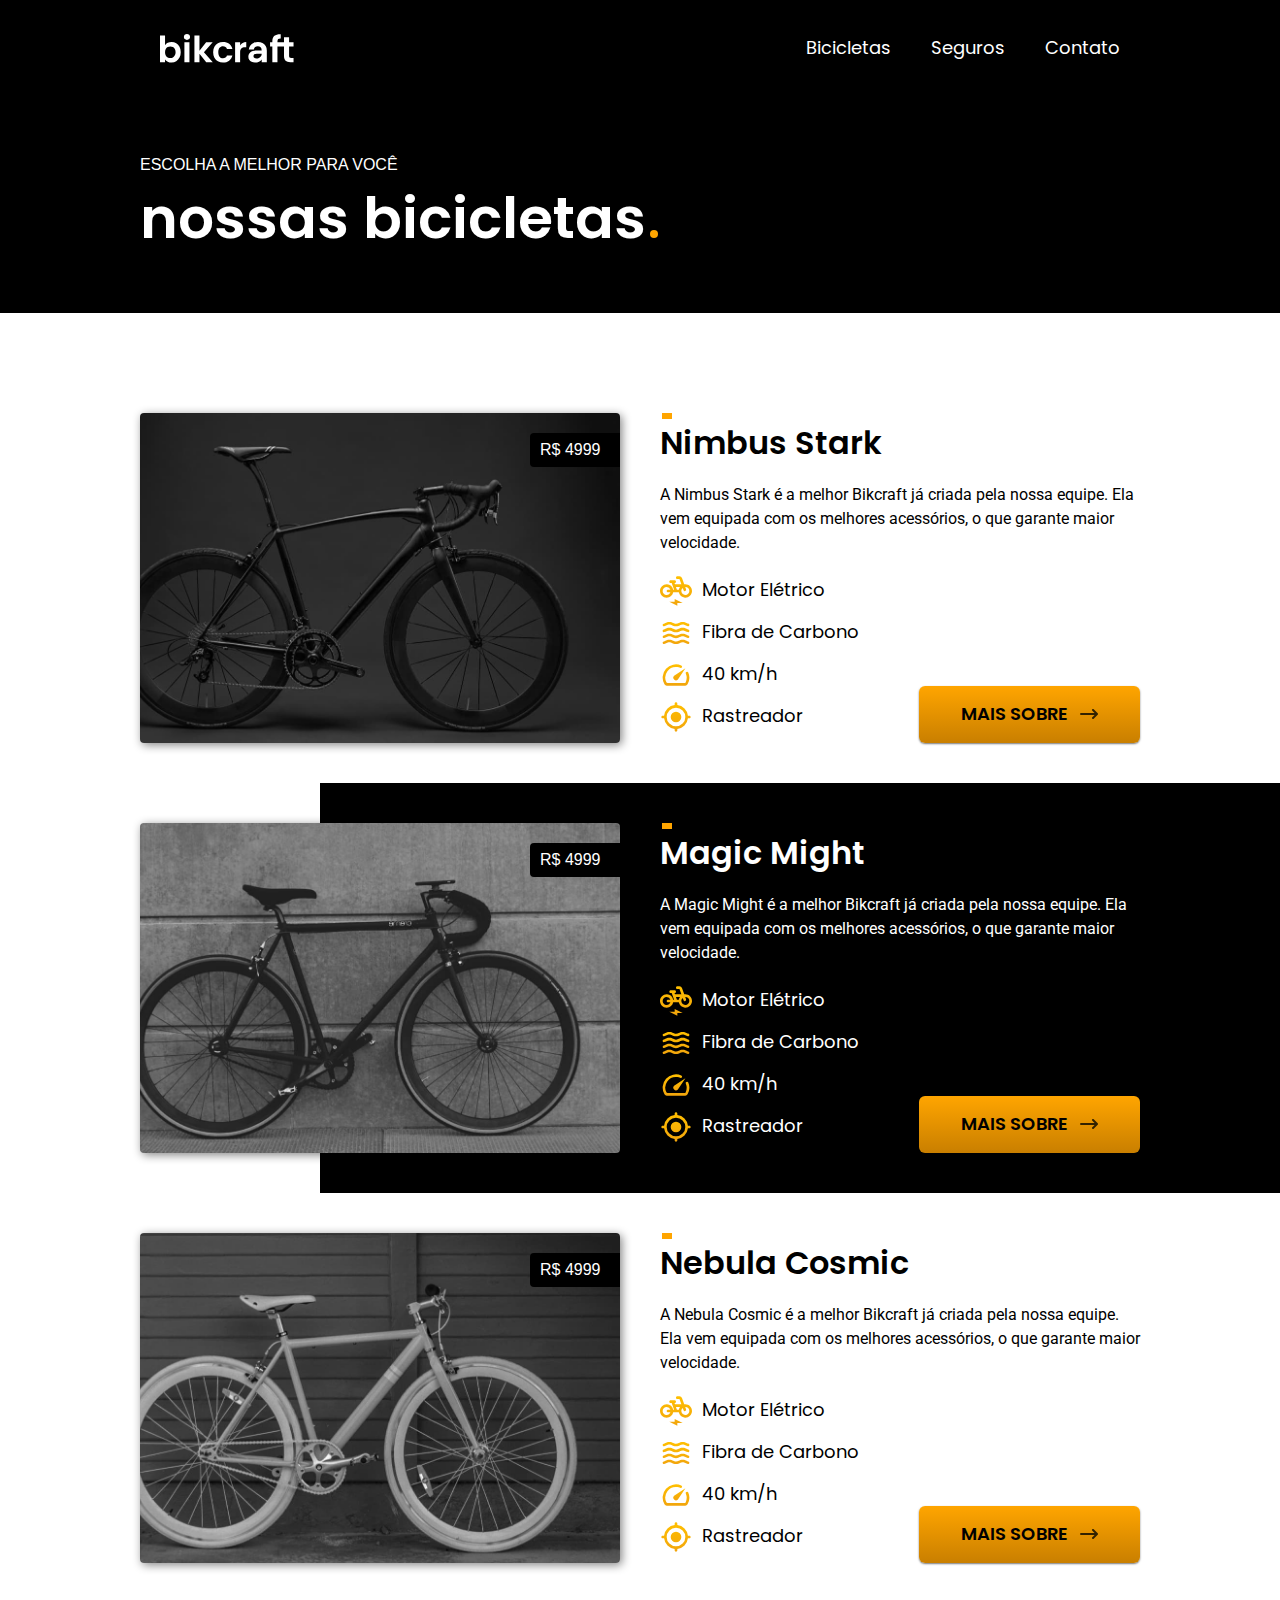
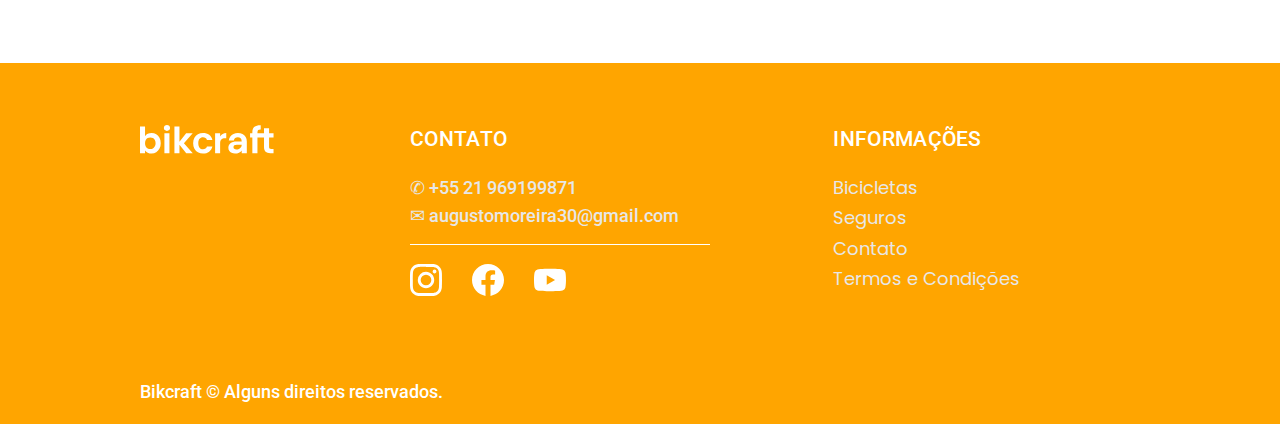
==== bicicletas.html @ 9b41a727 "update" ====
<!DOCTYPE html>
<html lang="pt-BR">
  <head>
    <meta charset="UTF-8" />
    <meta http-equiv="X-UA-Compatible" content="IE=edge" />
    <meta name="viewport" content="width=device-width, initial-scale=1.0" />

    <title>Bicicletas | Bikcraft</title>
    <meta name="description" content="escolha um de nossos modelos das bicicletas Bikcraft que mais combina com VOCÊ." />

    <link rel="stylesheet" href="css/style.css" />
    <link rel="preconnect" href="https://fonts.googleapis.com" />
    <link rel="preconnect" href="https://fonts.gstatic.com" crossorigin />
    <link
      href="https://fonts.googleapis.com/css2?family=Merriweather:ital,wght@1,900&family=Poppins:wght@400;600&family=Roboto:wght@400;500&display=swap"
      rel="stylesheet"
    />
  </head>
  <body>
    <!-- menu navegação -->
    <header class="header-bg">
      <div class="header-container">
        <a href="./"><img src="img/bikcraft.svg" alt="bikcraft" /></a>

        <nav aria-label="primaria">
          <ul class="header-menu font-1-m">
            <li><a class="cor-1" href="./bicicletas.html">Bicicletas</a></li>
            <li><a class="cor-1" href="./seguros.html">Seguros</a></li>
            <li><a class="cor-1" href="./contato.html">Contato</a></li>
          </ul>
        </nav>
      </div>
    </header>
    <!-- Cabeçalho Pág. internas -->
    <main>
      <div class="conteudo-bg">
        <div class="conteudo-container">
          <p>ESCOLHA A MELHOR PARA VOCÊ</p>
          <h1 class="font-1-xxl">
            nossas bicicletas<span class="ponto-final"></span>
          </h1>
        </div>
      </div>
      <!-- Final Cabeçalho Pág. internas -->

      <!-- Bicicletas -->
      <div class="bicicletas-main"">
        <div class="bicicletas-bg">
          <div class="bicicletas-container">
            <div class="bicicletas-img">
              <img src="img/bicicletas/nimbus.jpg" alt="Bicicleta nimbus" />
              <span class="bicicletas-valor">R$ 4999</span>
            </div>
            <div class="bicicletas-conteudo">
              <h2 class="font-1-xl">Nimbus Stark</h2>
              <p class="font-2-s">
                A Nimbus Stark é a melhor Bikcraft já criada pela nossa equipe.
                Ela vem equipada com os melhores acessórios, o que garante maior
                velocidade.
              </p>
              <ul class="font-1-m">
                <li>
                  <img src="img/icones/eletrica.svg" alt="" />
                  <p>Motor Elétrico</p>
                </li>
                <li>
                  <img src="img/icones/carbono.svg" alt="" />
                  <p>Fibra de Carbono</p>
                </li>
                <li>
                  <img src="img/icones/velocidade.svg" alt="" />
                  <p>40 km/h</p>
                </li>
                <li>
                  <img src="img/icones/rastreador.svg" alt="" />
                  <p>Rastreador</p>
                </li>
              </ul>
              <a class="botao seta" href="nimbus.html">MAIS SOBRE 	
                </a>
            </div>
          </div>
        </div>
        <div class="bicicletas-bg">
          <div class="bicicletas-container">
            <div class="bicicletas-img">
              <img src="img/bicicletas/magic.jpg" alt="Bicicleta Magic" />
              <span class="bicicletas-valor">R$ 4999</span>
            </div>
            <div class="bicicletas-conteudo">
              <h2 class="font-1-xl">Magic Might</h2>
              <p class="font-2-s">
                A Magic Might é a melhor Bikcraft já criada pela nossa equipe.
                Ela vem equipada com os melhores acessórios, o que garante maior
                velocidade.
              </p>
              <ul class="font-1-m">
                <li>
                  <img src="img/icones/eletrica.svg" alt="" />
                  <p>Motor Elétrico</p>
                </li>
                <li>
                  <img src="img/icones/carbono.svg" alt="" />
                  <p>Fibra de Carbono</p>
                </li>
                <li>
                  <img src="img/icones/velocidade.svg" alt="" />
                  <p>40 km/h</p>
                </li>
                <li>
                  <img src="img/icones/rastreador.svg" alt="" />
                  <p>Rastreador</p>
                </li>
              </ul>
              <a class="botao seta" href="./bicicletas.html">MAIS SOBRE 	
                </a>
            </div>
          </div>
        </div>
        <div class="bicicletas-bg">
          <div class="bicicletas-container">
            <div class="bicicletas-img">
              <img src="img/bicicletas/nebula.jpg" alt="Bicicleta Nebula" />
              <span class="bicicletas-valor">R$ 4999</span>
            </div>
            <div class="bicicletas-conteudo">
              <h2 class="font-1-xl">Nebula Cosmic</h2>
              <p class="font-2-s">
                A Nebula Cosmic é a melhor Bikcraft já criada pela nossa equipe.
                Ela vem equipada com os melhores acessórios, o que garante maior
                velocidade.
              </p>
              <ul class="font-1-m">
                <li>
                  <img src="img/icones/eletrica.svg" alt="" />
                  <p>Motor Elétrico</p>
                </li>
                <li>
                  <img src="img/icones/carbono.svg" alt="" />
                  <p>Fibra de Carbono</p>
                </li>
                <li>
                  <img src="img/icones/velocidade.svg" alt="" />
                  <p>40 km/h</p>
                </li>
                <li>
                  <img src="img/icones/rastreador.svg" alt="" />
                  <p>Rastreador</p>
                </li>
              </ul>
              <a class="botao seta" href="./bicicletas.html">MAIS SOBRE 	
                </a>
            </div>
          </div>
        </div>
      </div>
    </main>

    <!-- Contato -->
    <footer class="contato-bg">
      <div class="contato-container">
        <a href="./"><img src="img/bikcraft.svg" alt="logo Bikcraft"></a>

        <div class="contato-geral">
          <h3 class="font-2-l-b">CONTATO</h3>
          <a class="font-2-m" href="tel:+5521969199871"
            >&#9990; +55 21 969199871</a
          >
          <a class="font-2-m" href="mailto:augustomoreira30@gmail.com"
            >&#9993; augustomoreira30@gmail.com</a
          >
          <div class="contato-redes">
            <a href="./"
              ><img src="img/redes/instagram.svg" alt="Instagram"
            /></a>
            <a href=""><img src="img/redes/facebook.svg" alt="Facebook" /></a>
            <a href=""><img src="img/redes/youtube.svg" alt="YouTube" /></a>
          </div>
        </div>
        <div class="contato-informacao">
          <h3 class="font-2-l-b">INFORMAÇÕES</h3>

          <nav>
            <ul class="font-1-m">
              <li><a href="./bicicletas.html">Bicicletas</a></li>
              <li><a href="./">Seguros</a></li>
              <li><a href="./">Contato</a></li>
              <li><a href="./termos.html">Termos e Condições</a></li>
            </ul>
          </nav>
        </div>
        <span class="font-2-m">Bikcraft © Alguns direitos reservados.</span>
      </div>
    </footer>
  </body>
</html>
---- css/style.css ----
/* Global */
@import "./global/global.css";
@import "./global/header.css";

/* Utilitários */
@import "./utilitarios/tipografia.css";
@import "./utilitarios/cores.css";

/* Componentes */
@import "./utilitarios/componentes.css";

/* Home */
@import "./home/introducao.css";
@import "./home/tecnologia.css";
@import "./home/parceiros.css";
@import "./home/depoimentos.css";
@import "./home/contato.css";

/* Bicicletas */
@import "./bicicletas/bicicletas-lista.css";
@import "./bicicletas/bicicletas.css";
@import "./bicicletas/catalogo.css";

/* Seguros */
@import "./seguros/seguros.css";
@import "./seguros/vantagens.css";
@import "./seguros/perguntas.css";

/* Termos e Condições */
@import "termos/termos.css";
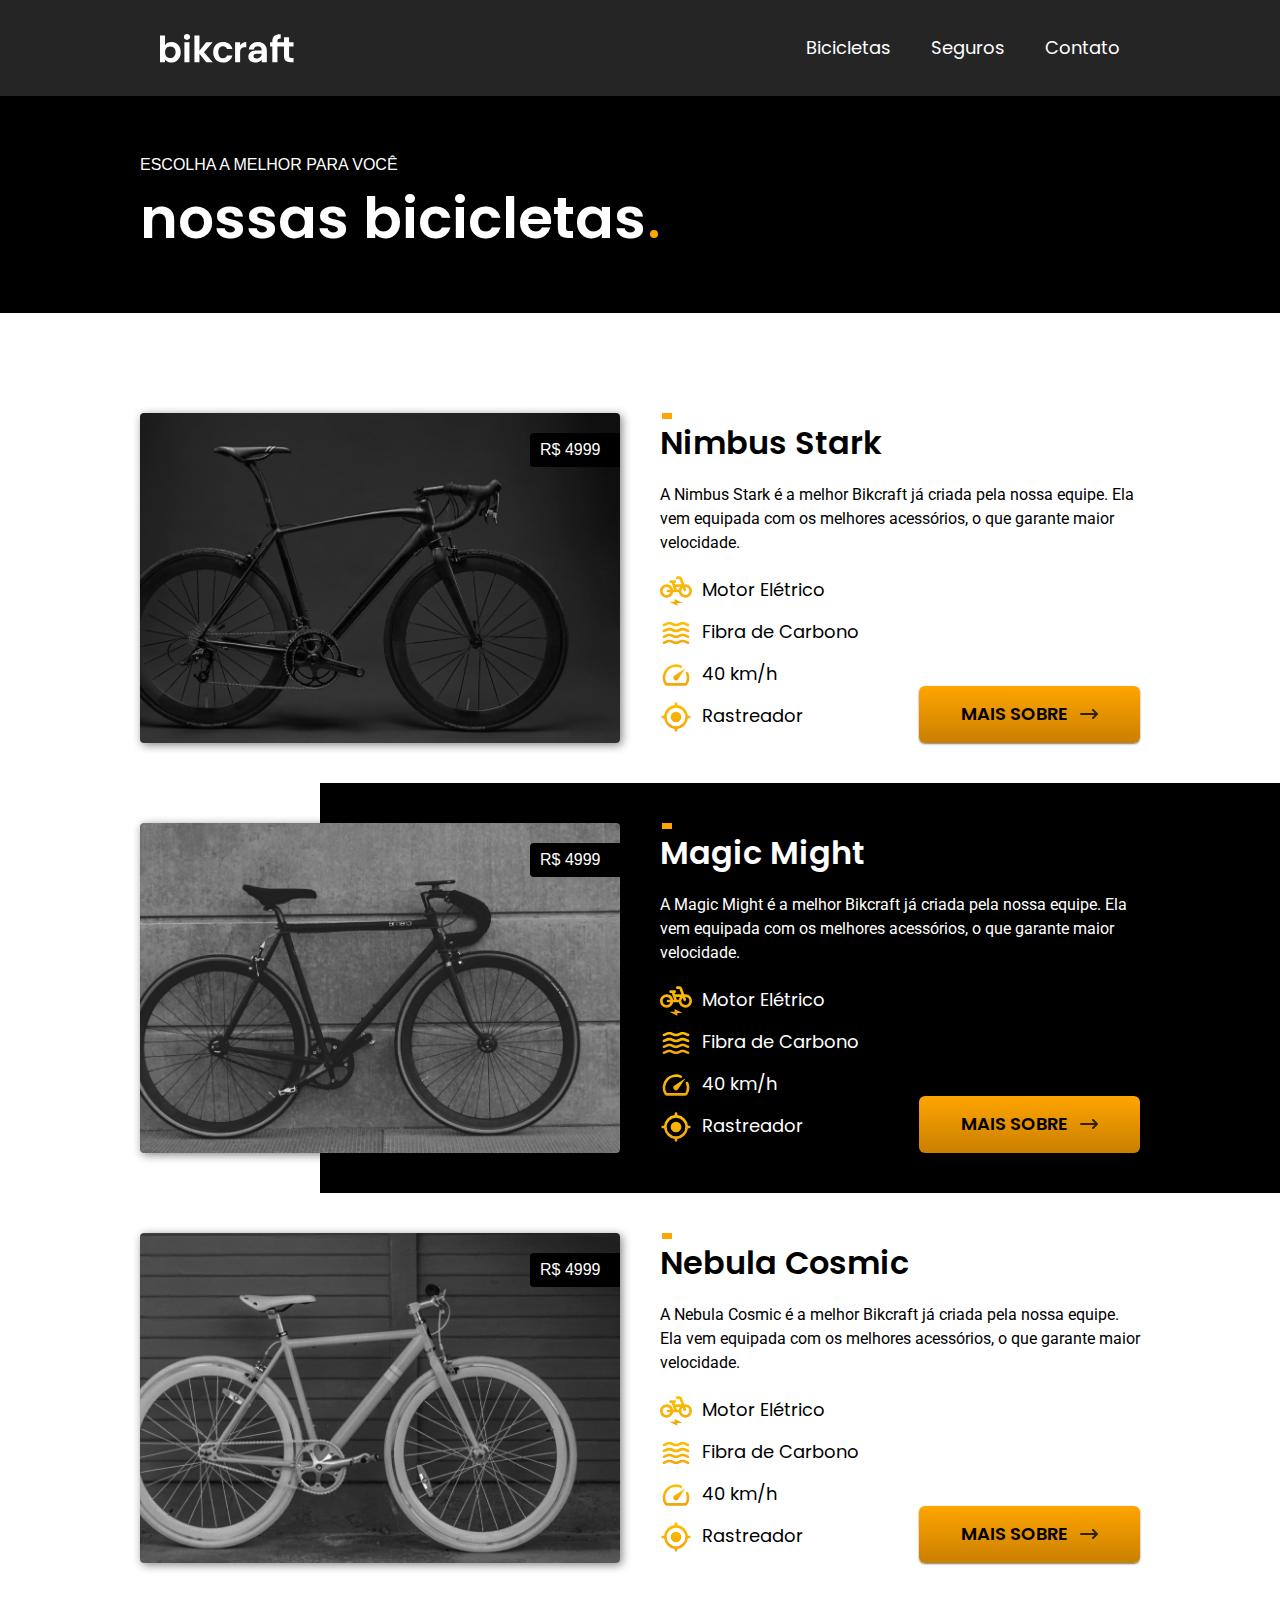
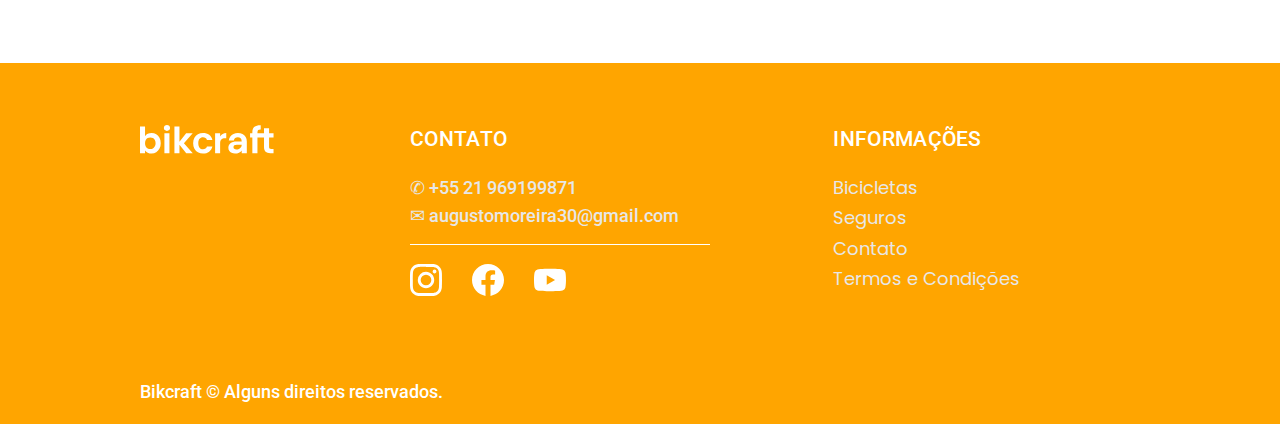
==== commit 990c35b0: "fineshed nimbus" ====
--- a/bicicletas.html
+++ b/bicicletas.html
@@ -8,7 +8,7 @@
     <title>Bicicletas | Bikcraft</title>
     <meta name="description" content="escolha um de nossos modelos das bicicletas Bikcraft que mais combina com VOCÊ." />
 
-    <link rel="stylesheet" href="css/style.css" />
+    <link rel="stylesheet" href="./css/style.css" />
     <link rel="preconnect" href="https://fonts.googleapis.com" />
     <link rel="preconnect" href="https://fonts.gstatic.com" crossorigin />
     <link
@@ -20,7 +20,7 @@
     <!-- menu navegação -->
     <header class="header-bg">
       <div class="header-container">
-        <a href="./"><img src="img/bikcraft.svg" alt="bikcraft" /></a>
+        <a href="./"><img src="./img/bikcraft.svg" alt="bikcraft" /></a>
 
         <nav aria-label="primaria">
           <ul class="header-menu font-1-m">
@@ -76,7 +76,7 @@
                   <p>Rastreador</p>
                 </li>
               </ul>
-              <a class="botao seta" href="nimbus.html">MAIS SOBRE 	
+              <a class="botao seta" href="./nimbus.html">MAIS SOBRE 	
                 </a>
             </div>
           </div>
@@ -112,7 +112,7 @@
                   <p>Rastreador</p>
                 </li>
               </ul>
-              <a class="botao seta" href="./bicicletas.html">MAIS SOBRE 	
+              <a class="botao seta" href="./nimbus.html">MAIS SOBRE 	
                 </a>
             </div>
           </div>
@@ -148,7 +148,7 @@
                   <p>Rastreador</p>
                 </li>
               </ul>
-              <a class="botao seta" href="./bicicletas.html">MAIS SOBRE 	
+              <a class="botao seta" href="./nimbus.html">MAIS SOBRE 	
                 </a>
             </div>
           </div>
--- a/css/style.css
+++ b/css/style.css
@@ -25,6 +25,7 @@
 @import "./seguros/seguros.css";
 @import "./seguros/vantagens.css";
 @import "./seguros/perguntas.css";
+@import "./seguros/seguro-rodape.css";
 
 /* Termos e Condições */
 @import "termos/termos.css";
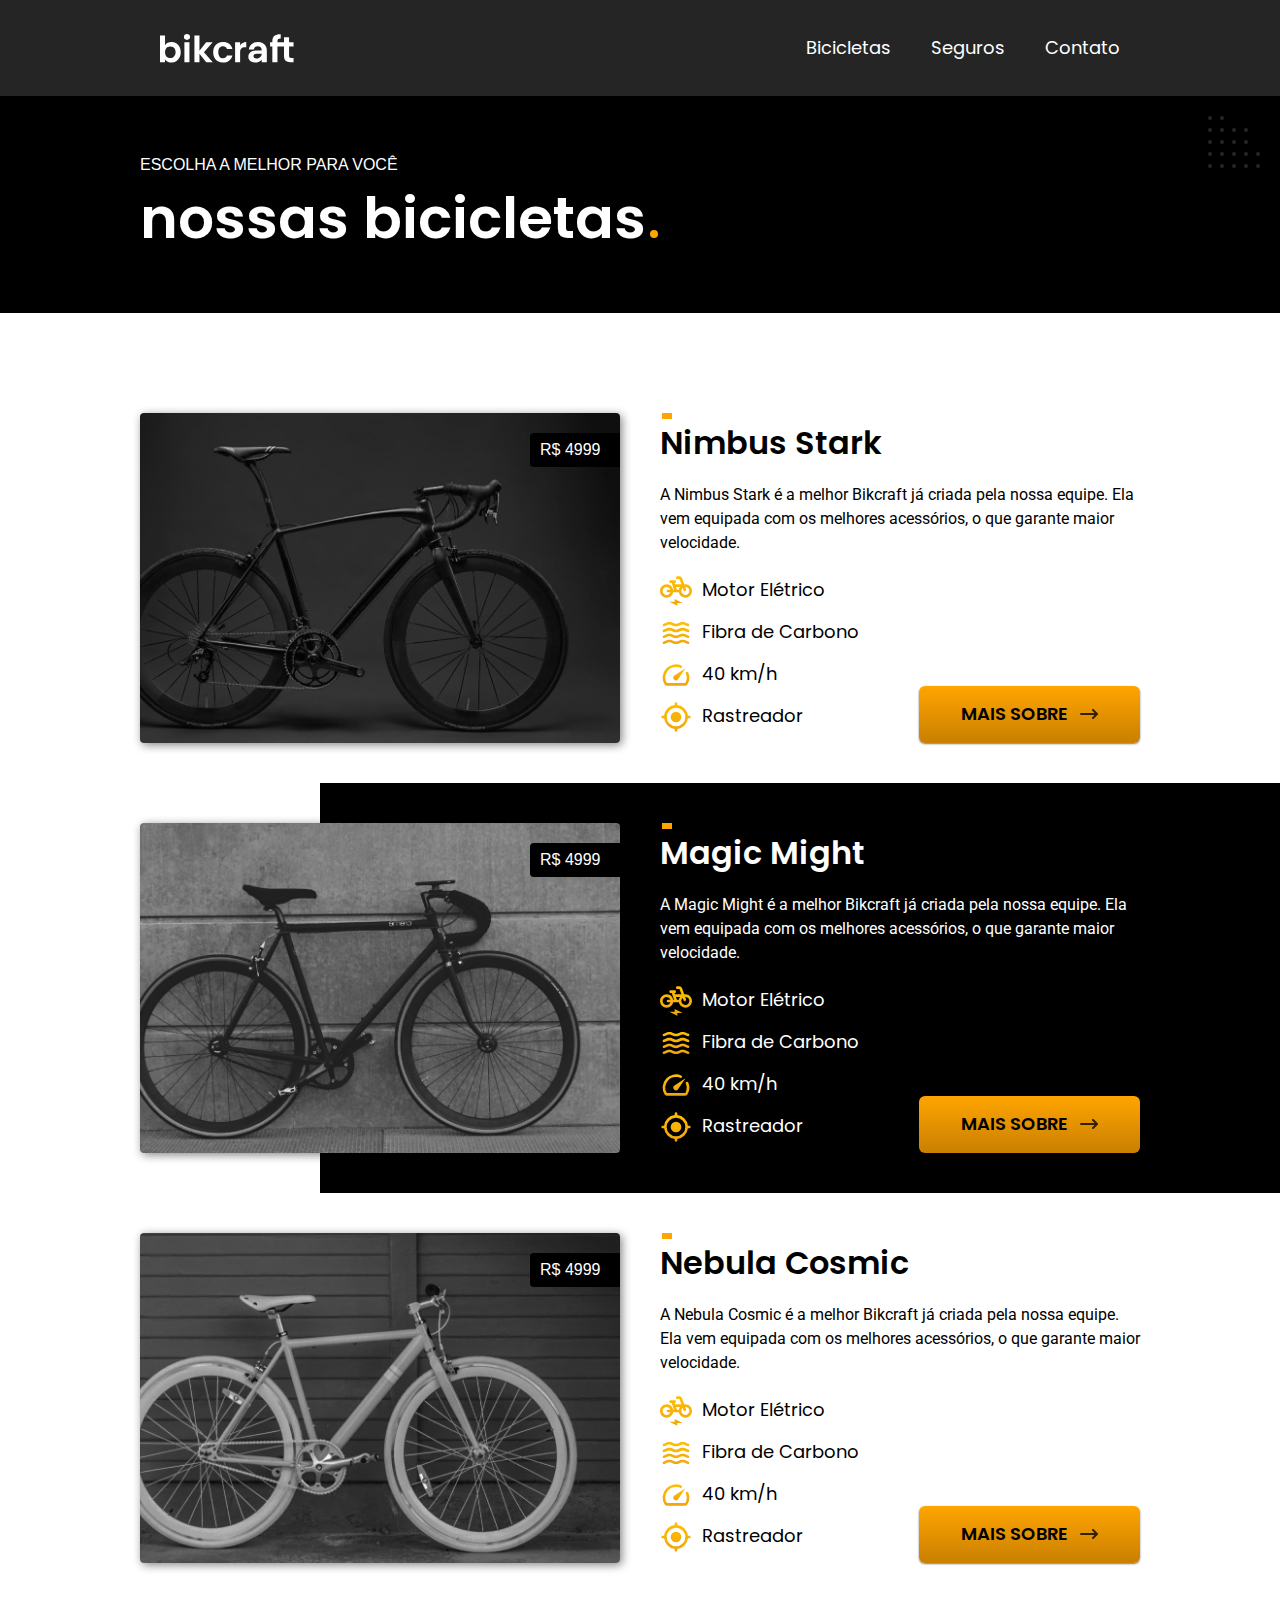
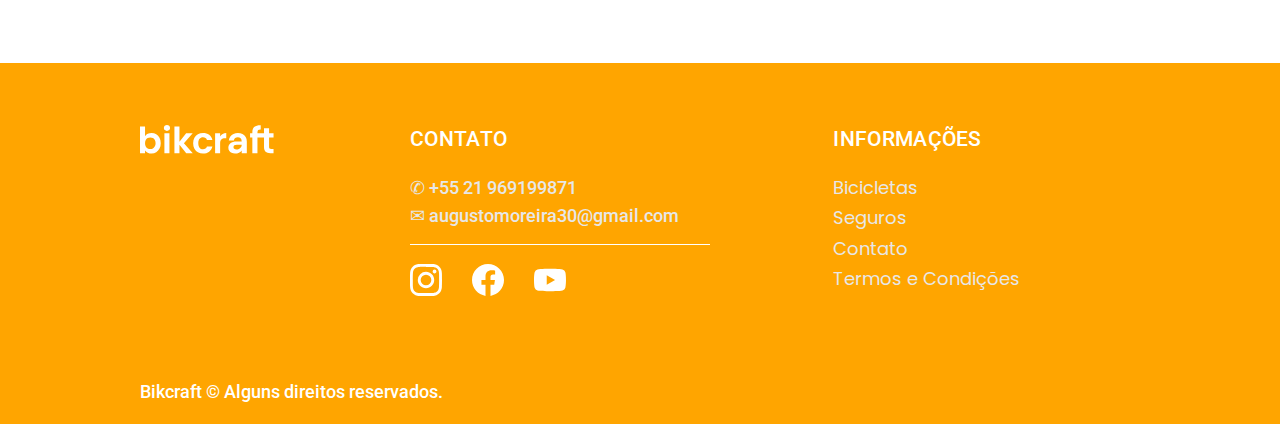
==== commit 6534e262: "update optimization" ====
--- a/bicicletas.html
+++ b/bicicletas.html
@@ -8,7 +8,9 @@
     <title>Bicicletas | Bikcraft</title>
     <meta name="description" content="escolha um de nossos modelos das bicicletas Bikcraft que mais combina com VOCÊ." />
 
+    <link rel="preload" href="./css/style.css" as="style">
     <link rel="stylesheet" href="./css/style.css" />
+    
     <link rel="preconnect" href="https://fonts.googleapis.com" />
     <link rel="preconnect" href="https://fonts.gstatic.com" crossorigin />
     <link
@@ -183,8 +185,8 @@
           <nav>
             <ul class="font-1-m">
               <li><a href="./bicicletas.html">Bicicletas</a></li>
-              <li><a href="./">Seguros</a></li>
-              <li><a href="./">Contato</a></li>
+              <li><a href="./seguros.html">Seguros</a></li>
+              <li><a href="./contato.html">Contato</a></li>
               <li><a href="./termos.html">Termos e Condições</a></li>
             </ul>
           </nav>
--- a/css/style.css
+++ b/css/style.css
@@ -29,3 +29,11 @@
 
 /* Termos e Condições */
 @import "termos/termos.css";
+
+/* Contato */
+@import "contato/contato.css";
+@import "utilitarios/formulario.css";
+@import "contato/lojas.css";
+
+/* Orçamentos */
+@import "orcamento/orcamento.css";
--- a/css/style.css
+++ b/css/style.css
@@ -29,3 +29,11 @@
 
 /* Termos e Condições */
 @import "termos/termos.css";
+
+/* Contato */
+@import "contato/contato.css";
+@import "utilitarios/formulario.css";
+@import "contato/lojas.css";
+
+/* Orçamentos */
+@import "orcamento/orcamento.css";
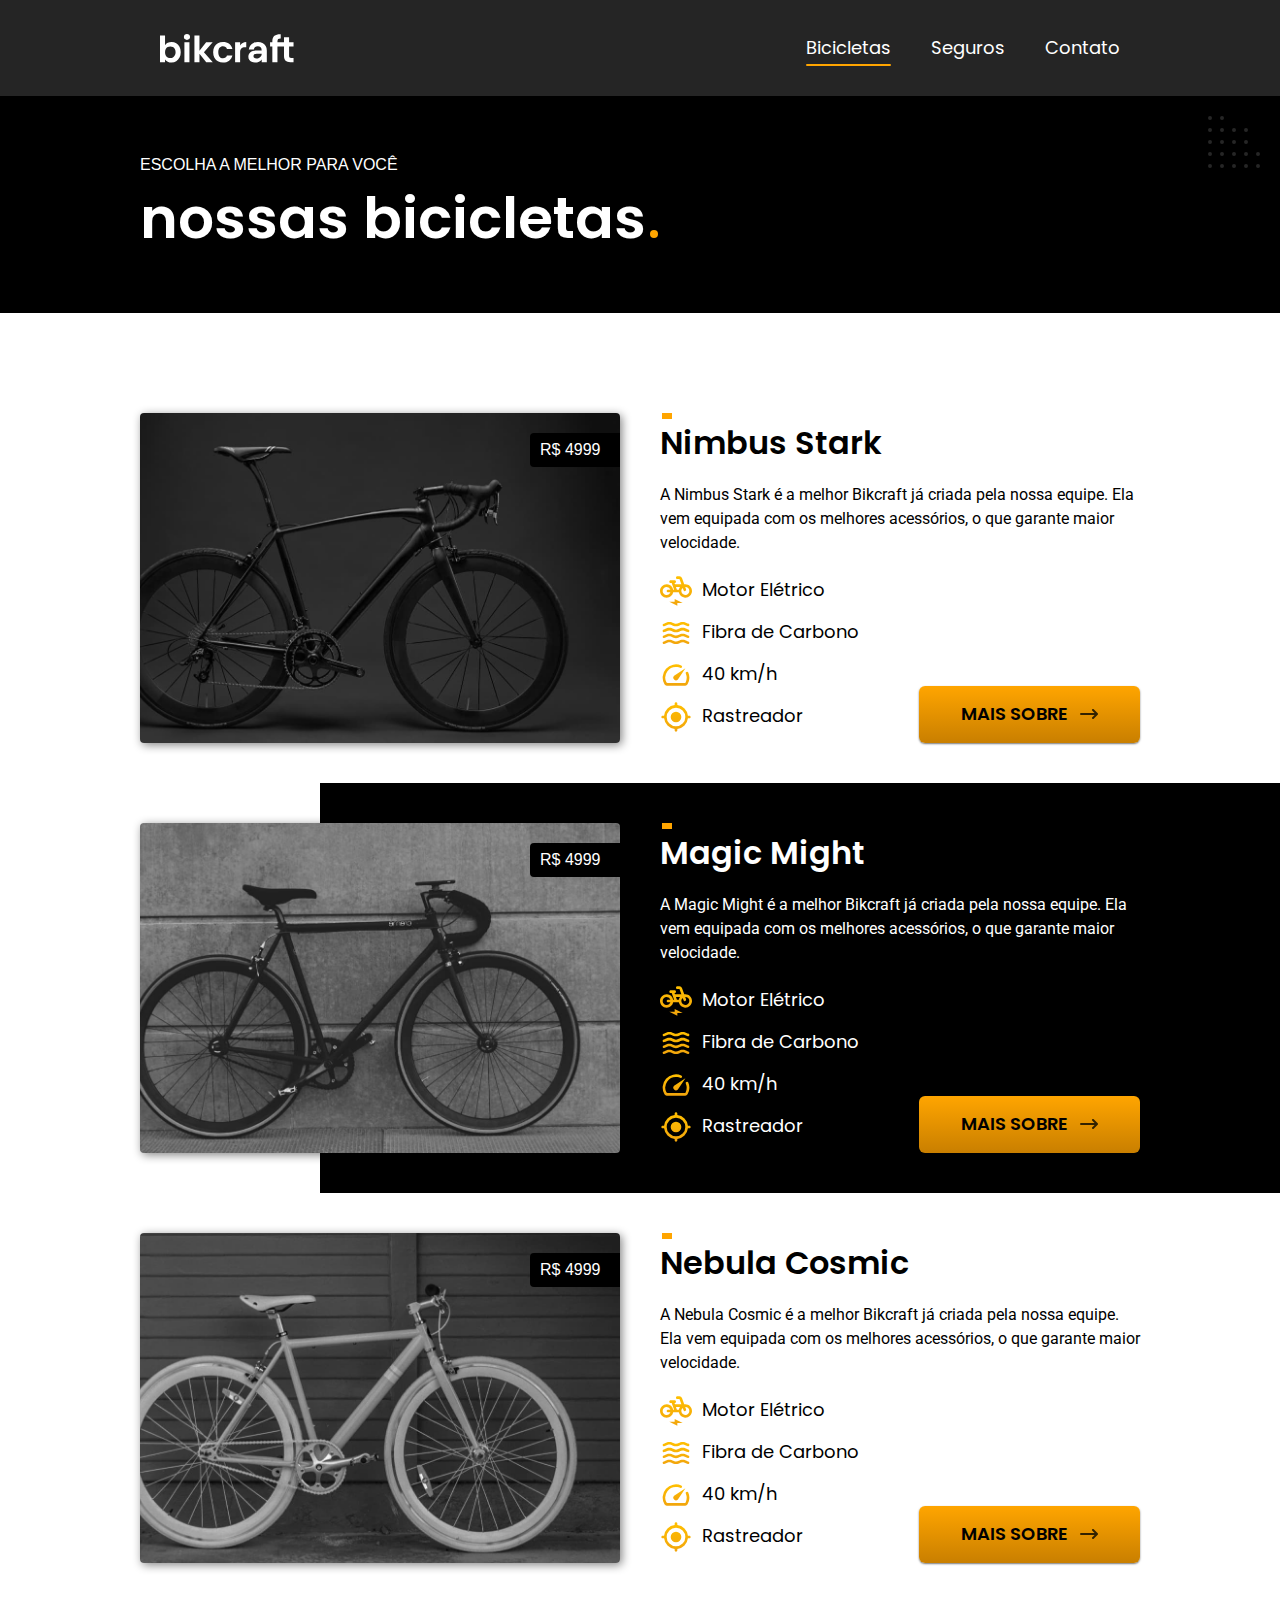
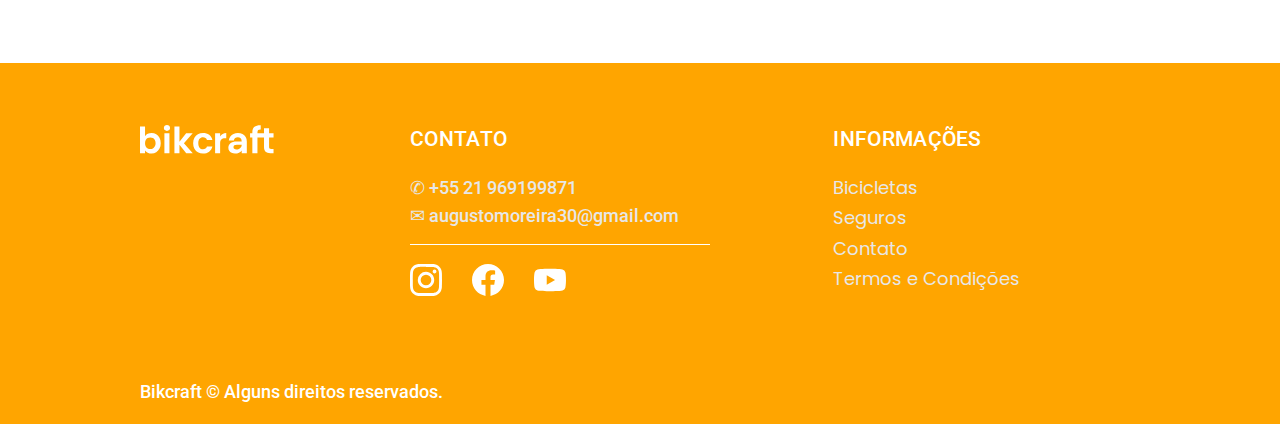
==== commit e255d470: "created javascript" ====
--- a/bicicletas.html
+++ b/bicicletas.html
@@ -17,6 +17,7 @@
       href="https://fonts.googleapis.com/css2?family=Merriweather:ital,wght@1,900&family=Poppins:wght@400;600&family=Roboto:wght@400;500&display=swap"
       rel="stylesheet"
     />
+      <script defer src="./js/script.js"></script>
   </head>
   <body>
     <!-- menu navegação -->
@@ -78,7 +79,7 @@
                   <p>Rastreador</p>
                 </li>
               </ul>
-              <a class="botao seta" href="./nimbus.html">MAIS SOBRE 	
+              <a class="botao seta" href="./bicicletas/nimbus.html">MAIS SOBRE 	
                 </a>
             </div>
           </div>
@@ -114,7 +115,7 @@
                   <p>Rastreador</p>
                 </li>
               </ul>
-              <a class="botao seta" href="./nimbus.html">MAIS SOBRE 	
+              <a class="botao seta" href="./bicicletas/magic.html">MAIS SOBRE 	
                 </a>
             </div>
           </div>
@@ -150,7 +151,7 @@
                   <p>Rastreador</p>
                 </li>
               </ul>
-              <a class="botao seta" href="./nimbus.html">MAIS SOBRE 	
+              <a class="botao seta" href="./bicicletas/nebula.html">MAIS SOBRE 	
                 </a>
             </div>
           </div>
